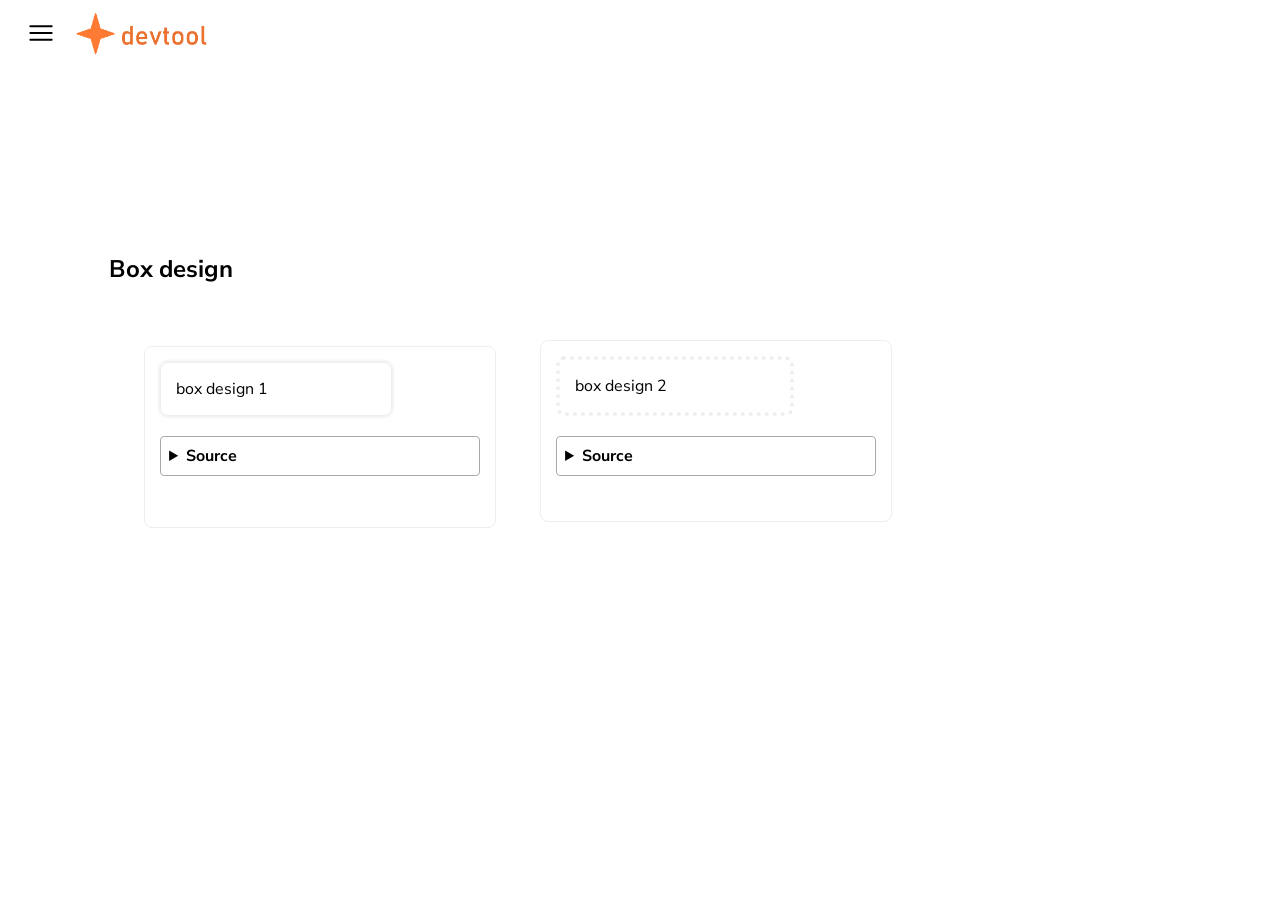
==== embed/fce_devtool/index.html @ 505b21c7 "ffff" ====
<!DOCTYPE HTML>
<html>
    <head>
        <title>devtool</title>
        <link rel="shortcut icon" href="favicon.png" sizes="64x64"><!--favicon-->
        <link rel="stylesheet" type="text/css" href="main.css">
        <link rel="stylesheet" type="text/css" href="design.css">
            
    </head>
    <body id="index">
        <nav>
            <div id="header">
                <span onclick="menu_click()">
                    <svg viewBox="0 0 24 24" fill="none" xmlns="http://www.w3.org/2000/svg"><g id="SVGRepo_bgCarrier" stroke-width="0"></g><g id="SVGRepo_tracerCarrier" stroke-linecap="round" stroke-linejoin="round"></g><g id="SVGRepo_iconCarrier"> <path d="M4 17H20M4 12H20M4 7H20" stroke="#000000" stroke-width="1.5" stroke-linecap="round" stroke-linejoin="round"></path> </g></svg>
                </span>
                <span id="logo"><img src="logo.png"></span>
            </div>
        </nav>

        <div id="content">
            <div style="height: 15vh"></div>
            <div style="margin-left: 8%;" id="page01">
                <div style="height: 10vh;"></div>
                <h2>Box design</h2>
                <div class="box">
                    <div class="box_d_00">
                        <span>
                            <div style="width: 200px;" class="box_d_01">box design 1</div>
                        </span>
                        <span>
                            <details>
                                <summary>Source</summary>
                                <textarea>
                                    .box_d_01{
                                        border-radius: 8px;
                                        border: 1px #eee solid;
                                        padding: 15px;
                                        box-shadow: 0px 0px 4px 0px #ddd;
                                        display: inline-block;
                                    }
                                </textarea>
                              </details>                              
                        </span>
                    </div>

                    <div class="box_d_00">
                        <span>
                            <div style="width: 200px;" class="box_d_02">box design 2</div>
                        </span>
                        <span>
                            <details>
                                <summary>Source</summary>
                                <textarea>
                                    .box_d_02{
                                        border-radius: 8px;
                                        border: 4px #eee doted;
                                        padding: 15px;
                                        box-shadow: 0px 0px 4px 0px #ddd;                                        display: inline-block;
                                        }                                   
                                </textarea>
                              </details>                              
                        </span>
                    </div>
                </div>
            </div>
        </div>

        <div style="display: none; background: rgb(255, 255, 255);" id="menu">
            <ul id="menu_content">
                <li><a href="index.html">home</a></li>
                <li><a href="#page01">box design</a></li>
            </ul>
        </div>



        <script src="main.js"></script>
    </body>
    </html>
---- embed/fce_devtool/main.css ----
@import url('https://fonts.googleapis.com/css2?family=Nunito+Sans:ital,opsz,wght@0,6..12,200..1000;1,6..12,200..1000&display=swap');


*{
    font-family: "Nunito Sans", "Noto Sans JP";
}

#logo img{
    height: 48px;
}

span svg{
    height: 32px;
    width: 32px;
    vertical-align: -10%;
    cursor: pointer;
    padding: 10px;
}

span svg:hover{
    background: #f0f0f0;
    border-radius: 50%;
}


span svg:active{
    background: #bdbdbd;
    border-radius: 50%;
}


nav div{
    margin: -8px;
    padding: 7px 7px 7px 15px;
    width: 100%;
    position: fixed;
}

#menu{
    position: fixed;
    padding: 25px;
    top: 115px;
    z-index: 4;
    border: 1px #eee solid;
    width: 30%;
    max-width: 220px;
    left: 15px;
    border-radius: 20px;
}


#menu_cotnent ul,li{
    list-style: none;
    padding: 5px;
    margin-left: -20px;
}

li a{
    color: #000;
    text-decoration: none;
    font-size: 1.4rem;
    
}

@keyframes updown-anime {
    0% {
        transform: translateX(-100%);
      }
      100% {
        transform: translateX(0%);
      }
    }
    
  
    @keyframes downup-anime {
        0% {
            transform: translateX(0%);
          }
          100% {
            transform: translateX(-100%);
          }   
}


details {
    border: 1px solid #aaa;
    border-radius: 4px;
    padding: 0.5em 0.5em 0;
    margin-top: 20px;
    margin-bottom: 20px;
  }
  
  summary {
    font-weight: bold;
    margin: -0.5em -0.5em 0;
    padding: 0.5em;
  }
  
  details[open] {
    padding: 0.5em;

  }

textarea{
    height: 195px;
    width: 295px;
    border: none;
    resize: none;
}

.box{
    display: inline-block;
    margin: 15px;
}
---- embed/fce_devtool/design.css ----
.box_d_00{
    border-radius: 8px;
    border: 1px #eee solid;
    padding: 15px;
    display: inline-block;
    width: 320px;
    margin: 20px;
    height: 150px;
}

.box_d_01{
    border-radius: 8px;
    border: 1px #eee solid;
    padding: 15px;
    box-shadow: 0px 0px 4px 0px #ddd;
    display: inline-block;
}

.box_d_02{
    border-radius: 8px;
    border: 4px #eee dotted;
    padding: 15px;
    display: inline-block;
}
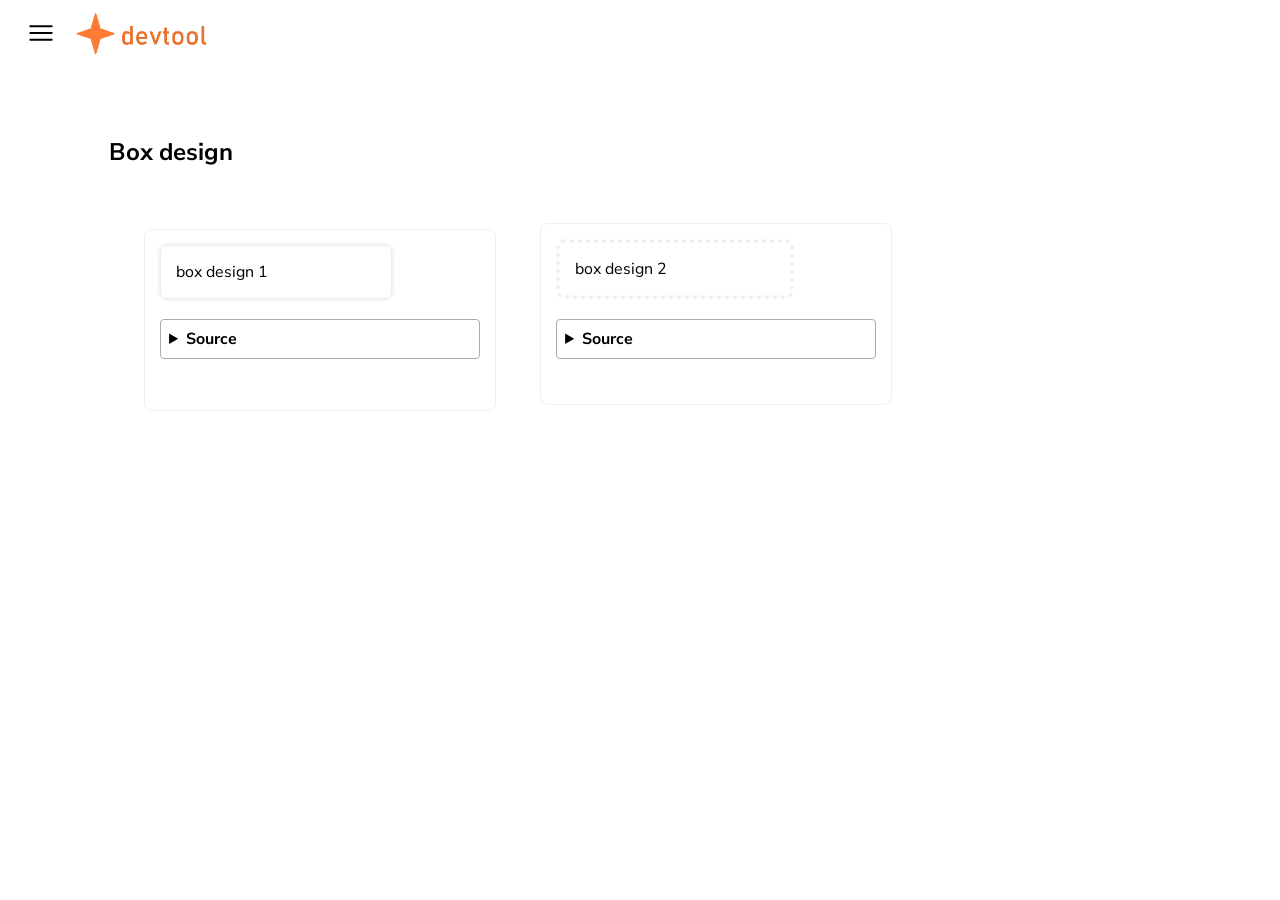
==== commit 43c82544: "Update index.html" ====
--- a/embed/fce_devtool/index.html
+++ b/embed/fce_devtool/index.html
@@ -18,7 +18,7 @@
         </nav>
 
         <div id="content">
-            <div style="height: 15vh"></div>
+            <div style="height: 2vh"></div>
             <div style="margin-left: 8%;" id="page01">
                 <div style="height: 10vh;"></div>
                 <h2>Box design</h2>
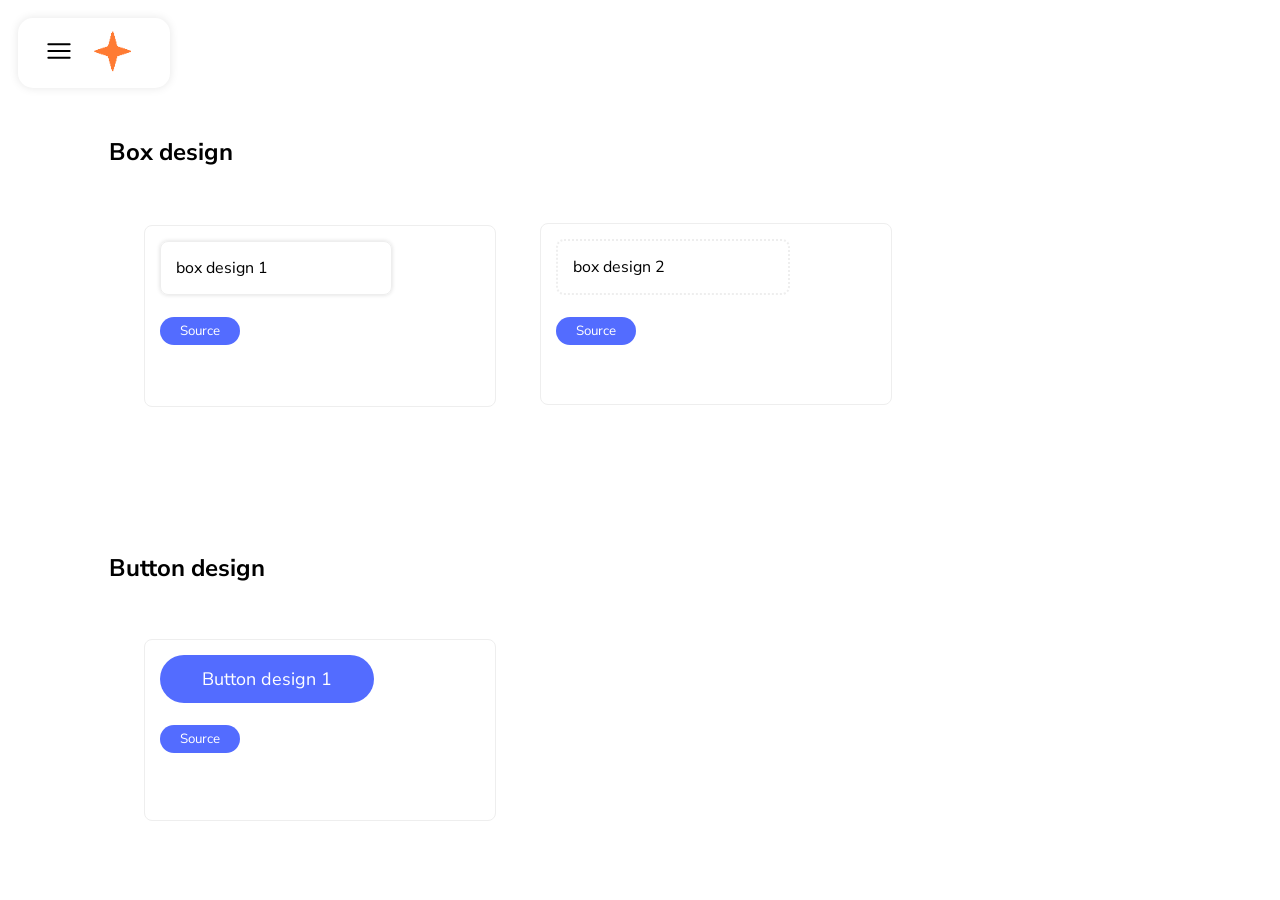
==== commit 84c7dbf9: "おいしくなりました！！" ====
--- a/embed/fce_devtool/index.html
+++ b/embed/fce_devtool/index.html
@@ -1,79 +1,151 @@
 <!DOCTYPE HTML>
-<html>
-    <head>
-        <title>devtool</title>
-        <link rel="shortcut icon" href="favicon.png" sizes="64x64"><!--favicon-->
-        <link rel="stylesheet" type="text/css" href="main.css">
-        <link rel="stylesheet" type="text/css" href="design.css">
-            
-    </head>
-    <body id="index">
-        <nav>
-            <div id="header">
-                <span onclick="menu_click()">
-                    <svg viewBox="0 0 24 24" fill="none" xmlns="http://www.w3.org/2000/svg"><g id="SVGRepo_bgCarrier" stroke-width="0"></g><g id="SVGRepo_tracerCarrier" stroke-linecap="round" stroke-linejoin="round"></g><g id="SVGRepo_iconCarrier"> <path d="M4 17H20M4 12H20M4 7H20" stroke="#000000" stroke-width="1.5" stroke-linecap="round" stroke-linejoin="round"></path> </g></svg>
-                </span>
-                <span id="logo"><img src="logo.png"></span>
+<html><head>
+    <title>devtool</title>
+    <link rel="shortcut icon" href="favicon.png" sizes="64x64"><!--favicon-->
+    <link rel="stylesheet" type="text/css" href="main.css">
+    <link rel="stylesheet" type="text/css" href="design.css">
+        
+</head>
+<body id="index">
+    <nav>
+        <div id="header" style="z-index: 4; box-shadow: rgba(0, 0, 0, 0.1) 0px 0px 10px; width: 130px; border-radius: 15px; margin: 10px; animation: 0.3s updown-anime;">
+            <span onclick="menu_click()">
+                <svg viewBox="0 0 24 24" fill="none" xmlns="http://www.w3.org/2000/svg"><g id="SVGRepo_bgCarrier" stroke-width="0"></g><g id="SVGRepo_tracerCarrier" stroke-linecap="round" stroke-linejoin="round"></g><g id="SVGRepo_iconCarrier"> <path d="M4 17H20M4 12H20M4 7H20" stroke="#000000" stroke-width="1.5" stroke-linecap="round" stroke-linejoin="round"></path> </g></svg>
+            </span>
+            <span id="logo"><img src="favicon.png"></span>
+        </div>
+    </nav>
+
+    <div id="content">
+        <div style="height: 2vh"></div>
+        <div style="margin-left: 8%;" id="page01">
+            <div style="height: 10vh;"></div>
+            <h2>Box design</h2>
+            <div class="box">
+                <div class="box_d_00">
+                    <span>
+                        <div style="width: 200px;" class="box_d_01">box design 1</div>
+                    </span>
+                    <br>
+                    <br>
+                    <span>
+ 
+
+<button onclick="box_d_01.show()">Source</button>
+
+<dialog id="box_d_01">
+<div style="display: flex;">
+  <textarea id="tb_box_d_01">.box_d_01{
+border-radius: 8px;
+border: 1px #eee solid;
+padding: 15px;
+box-shadow: 0px 0px 4px 0px #ddd;
+display: inline-block;
+}
+  </textarea>
+
+  <div style="width: 150px;">
+<span id="tb_box_d_01_copy" onclick="navigator.clipboard.writeText(tb_box_d_01.textContent); tb_box_d_01_copy.innerHTML += 'コピー済み！';"><svg width="64px" height="64px" viewBox="0 0 24 24" fill="none" xmlns="http://www.w3.org/2000/svg"><g id="SVGRepo_bgCarrier" stroke-width="0"></g><g id="SVGRepo_tracerCarrier" stroke-linecap="round" stroke-linejoin="round"></g><g id="SVGRepo_iconCarrier"> <path fill-rule="evenodd" clip-rule="evenodd" d="M21 8C21 6.34315 19.6569 5 18 5H10C8.34315 5 7 6.34315 7 8V20C7 21.6569 8.34315 23 10 23H18C19.6569 23 21 21.6569 21 20V8ZM19 8C19 7.44772 18.5523 7 18 7H10C9.44772 7 9 7.44772 9 8V20C9 20.5523 9.44772 21 10 21H18C18.5523 21 19 20.5523 19 20V8Z" fill="#0F0F0F"></path> <path d="M6 3H16C16.5523 3 17 2.55228 17 2C17 1.44772 16.5523 1 16 1H6C4.34315 1 3 2.34315 3 4V18C3 18.5523 3.44772 19 4 19C4.55228 19 5 18.5523 5 18V4C5 3.44772 5.44772 3 6 3Z" fill="#0F0F0F"></path> </g></svg>コピー済み！</span>
+</div>
+</div>
+
+<span class="close_btn" onclick="box_d_01.close()">✕</span>
+</dialog>
+
+                    </span>
+                </div>
+
+                <div class="box_d_00">
+                    <span>
+                        <div style="width: 200px;" class="box_d_02">box design 2</div>
+                    </span>
+                    <br>
+                    <br>
+                    <span>
+                        <button onclick="box_d_02.show();">Source</button>
+<dialog id="box_d_02">
+    <div style="display: flex;">
+<textarea id="tb_box_d_02">.box_d_02{
+border-radius: 8px;
+border: 4px #eee doted;
+padding: 15px;
+box-shadow: 0px 0px 4px 0px #ddd;
+display: inline-block;
+}                                   
+                            </textarea>
+                            <div style="width: 150px;">
+<span id="tb_box_d_02_copy" onclick="navigator.clipboard.writeText(tb_box_d_02.textContent); tb_box_d_02_copy.innerHTML += 'コピー済み！';"><svg width="64px" height="64px" viewBox="0 0 24 24" fill="none" xmlns="http://www.w3.org/2000/svg"><g id="SVGRepo_bgCarrier" stroke-width="0"></g><g id="SVGRepo_tracerCarrier" stroke-linecap="round" stroke-linejoin="round"></g><g id="SVGRepo_iconCarrier"> <path fill-rule="evenodd" clip-rule="evenodd" d="M21 8C21 6.34315 19.6569 5 18 5H10C8.34315 5 7 6.34315 7 8V20C7 21.6569 8.34315 23 10 23H18C19.6569 23 21 21.6569 21 20V8ZM19 8C19 7.44772 18.5523 7 18 7H10C9.44772 7 9 7.44772 9 8V20C9 20.5523 9.44772 21 10 21H18C18.5523 21 19 20.5523 19 20V8Z" fill="#0F0F0F"></path> <path d="M6 3H16C16.5523 3 17 2.55228 17 2C17 1.44772 16.5523 1 16 1H6C4.34315 1 3 2.34315 3 4V18C3 18.5523 3.44772 19 4 19C4.55228 19 5 18.5523 5 18V4C5 3.44772 5.44772 3 6 3Z" fill="#0F0F0F"></path> </g></svg>コピー済み！</span>
+</div>
+
+</div>
+
+
+<span class="close_btn" onclick="box_d_02.close()">✕</span>
+</dialog>                              
+                    </span>
+                </div>
             </div>
-        </nav>
+        </div><div style="margin-left: 8%;" id="page02">
+            <div style="height: 10vh;"></div>
+            <h2>Button design</h2>
+            <div class="box">
+                <div class="box_d_00">
+                    <span>
+                        <button class="bt_01" style="padding: 12px 42px;font-size: 18px;">Button design 1</button>
+                    </span>
+                    <br>
+                    <br>
+                    <span>
+ 
 
-        <div id="content">
-            <div style="height: 2vh"></div>
-            <div style="margin-left: 8%;" id="page01">
-                <div style="height: 10vh;"></div>
-                <h2>Box design</h2>
-                <div class="box">
-                    <div class="box_d_00">
-                        <span>
-                            <div style="width: 200px;" class="box_d_01">box design 1</div>
-                        </span>
-                        <span>
-                            <details>
-                                <summary>Source</summary>
-                                <textarea>
-                                    .box_d_01{
-                                        border-radius: 8px;
-                                        border: 1px #eee solid;
-                                        padding: 15px;
-                                        box-shadow: 0px 0px 4px 0px #ddd;
-                                        display: inline-block;
-                                    }
-                                </textarea>
-                              </details>                              
-                        </span>
-                    </div>
+<button onclick="bt_d_01.show()">Source</button>
 
-                    <div class="box_d_00">
-                        <span>
-                            <div style="width: 200px;" class="box_d_02">box design 2</div>
-                        </span>
-                        <span>
-                            <details>
-                                <summary>Source</summary>
-                                <textarea>
-                                    .box_d_02{
-                                        border-radius: 8px;
-                                        border: 4px #eee doted;
-                                        padding: 15px;
-                                        box-shadow: 0px 0px 4px 0px #ddd;                                        display: inline-block;
-                                        }                                   
-                                </textarea>
-                              </details>                              
-                        </span>
-                    </div>
+<dialog id="bt_d_01">
+<div style="display: flex;">
+  <textarea id="tb_bt_d_01">.bt_d_01{
+    border-radius: 500px;
+    border: none;
+   background: rgb(83, 108, 255);
+    color: #fff;
+    cursor: pointer;
+    padding: 12px 42px;
+    font-size: 18px;
+}
+
+.bt_d_01:hover{
+    border-radius: 500px;
+    border: none;
+    background: rgb(103, 126, 255);
+    color: #fff;
+    cursor: pointer;
+    padding: 12px 42px;
+    font-size: 18px;
+}</textarea>
+
+  <div style="width: 150px;">
+<span onclick="navigator.clipboard.writeText(tb_bt_d_01.textContent); tb_bt_d_01_copy.innerHTML += 'コピー済み！';" id="tb_bt_d_01_copy"><svg width="64px" height="64px" viewBox="0 0 24 24" fill="none" xmlns="http://www.w3.org/2000/svg"><g id="SVGRepo_bgCarrier" stroke-width="0"></g><g id="SVGRepo_tracerCarrier" stroke-linecap="round" stroke-linejoin="round"></g><g id="SVGRepo_iconCarrier"> <path fill-rule="evenodd" clip-rule="evenodd" d="M21 8C21 6.34315 19.6569 5 18 5H10C8.34315 5 7 6.34315 7 8V20C7 21.6569 8.34315 23 10 23H18C19.6569 23 21 21.6569 21 20V8ZM19 8C19 7.44772 18.5523 7 18 7H10C9.44772 7 9 7.44772 9 8V20C9 20.5523 9.44772 21 10 21H18C18.5523 21 19 20.5523 19 20V8Z" fill="#0F0F0F"></path> <path d="M6 3H16C16.5523 3 17 2.55228 17 2C17 1.44772 16.5523 1 16 1H6C4.34315 1 3 2.34315 3 4V18C3 18.5523 3.44772 19 4 19C4.55228 19 5 18.5523 5 18V4C5 3.44772 5.44772 3 6 3Z" fill="#0F0F0F"></path> </g></svg></span>
+</div>
+</div>
+
+<span class="close_btn" onclick="bt_d_01.close()">✕</span>
+</dialog>
+
+                    </span>
                 </div>
             </div>
         </div>
+    </div>
 
-        <div style="display: none; background: rgb(255, 255, 255);" id="menu">
-            <ul id="menu_content">
-                <li><a href="index.html">home</a></li>
-                <li><a href="#page01">box design</a></li>
-            </ul>
-        </div>
+    <div style="display: none; background: rgb(255, 255, 255); animation: 0.3s downup-anime;" id="menu">
+        <ul id="menu_content">
+            <li><a href="index.html">home</a></li>
+            <li><a href="#page01">box design</a></li>
+            <li><a href="#page02">button design</a></li>
+        </ul>
+    </div>
 
 
 
-        <script src="main.js"></script>
-    </body>
-    </html>+    <script src="main.js"></script>
+
+</body></html>
--- a/embed/fce_devtool/main.css
+++ b/embed/fce_devtool/main.css
@@ -111,4 +111,45 @@
 .box{
     display: inline-block;
     margin: 15px;
+}
+
+
+
+dialog[open]
+{
+    border-radius: 10px;
+    border: 1px #eee solid;
+    box-shadow: 0px 0px 4px 0px #bdbdbd;
+    position: fixed;
+    top: 50%;
+    left: 50%;
+    transform: translate(-50%, -50%);
+    width: 500px;
+}
+
+.close_btn{
+    padding: 10px;
+    font-size: 1.2rem;
+    position: absolute;
+    top: 10px;
+    right: 10px;
+    cursor: pointer;
+}
+
+button{
+    border-radius: 500px;
+    border: none;
+    padding: 5px 20px;
+    background: rgb(83, 108, 255);
+    color: #fff;
+    cursor: pointer;
+}
+
+button:hover{
+    border-radius: 500px;
+    border: none;
+    padding: 5px 20px;
+    background: rgb(103, 126, 255);
+    color: #fff;
+    cursor: pointer;
 }
--- a/embed/fce_devtool/design.css
+++ b/embed/fce_devtool/design.css
@@ -18,7 +18,27 @@
 
 .box_d_02{
     border-radius: 8px;
-    border: 4px #eee dotted;
+    border: 2px #eee dotted;
     padding: 15px;
     display: inline-block;
 }
+
+.bt_d_01{
+    border-radius: 500px;
+    border: none;
+   background: rgb(83, 108, 255);
+    color: #fff;
+    cursor: pointer;
+    padding: 12px 42px;
+    font-size: 18px;
+}
+
+.bt_d_01:hover{
+    border-radius: 500px;
+    border: none;
+    background: rgb(103, 126, 255);
+    color: #fff;
+    cursor: pointer;
+    padding: 12px 42px;
+    font-size: 18px;
+}
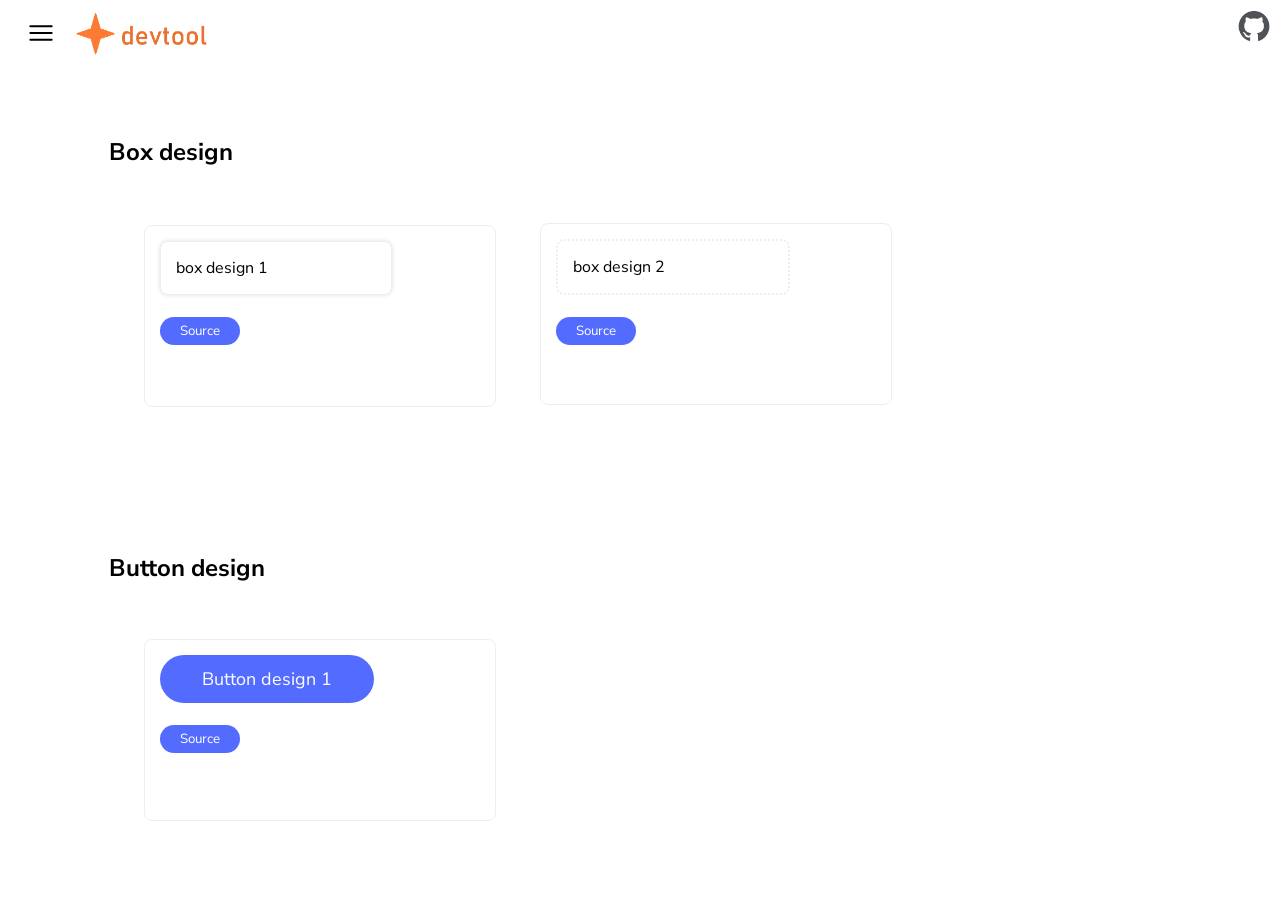
==== commit c56ea7f8: "ｆｆ" ====
--- a/embed/fce_devtool/index.html
+++ b/embed/fce_devtool/index.html
@@ -1,4 +1,4 @@
-<!DOCTYPE HTML>
+<!DOCTYPE html>
 <html><head>
     <title>devtool</title>
     <link rel="shortcut icon" href="favicon.png" sizes="64x64"><!--favicon-->
@@ -8,15 +8,21 @@
 </head>
 <body id="index">
     <nav>
-        <div id="header" style="z-index: 4; box-shadow: rgba(0, 0, 0, 0.1) 0px 0px 10px; width: 130px; border-radius: 15px; margin: 10px; animation: 0.3s updown-anime;">
+        <div id="header" style="">
             <span onclick="menu_click()">
                 <svg viewBox="0 0 24 24" fill="none" xmlns="http://www.w3.org/2000/svg"><g id="SVGRepo_bgCarrier" stroke-width="0"></g><g id="SVGRepo_tracerCarrier" stroke-linecap="round" stroke-linejoin="round"></g><g id="SVGRepo_iconCarrier"> <path d="M4 17H20M4 12H20M4 7H20" stroke="#000000" stroke-width="1.5" stroke-linecap="round" stroke-linejoin="round"></path> </g></svg>
             </span>
-            <span id="logo"><img src="favicon.png"></span>
+            <span id="logo"><img src="logo.png"></span>
+
+            
         </div>
     </nav>
 
-    <div id="content">
+    <a href="https://github.com/umaidango.github.io/"><div style="position: fixed;  padding: 0px;margin: 0px;right: 10px;top: 10px;width: 32px;height: 32px;opacity: 0.8;z-index: 5;cursor: pointer;">
+                
+                <img src="github-mark.png" style="height: 32px;width: 32px;">
+
+  </div></a><div id="content">
         <div style="height: 2vh"></div>
         <div style="margin-left: 8%;" id="page01">
             <div style="height: 10vh;"></div>
--- a/embed/fce_devtool/main.css
+++ b/embed/fce_devtool/main.css
@@ -3,6 +3,7 @@
 
 *{
     font-family: "Nunito Sans", "Noto Sans JP";
+    scroll-behavior: smooth;
 }
 
 #logo img{
@@ -152,4 +153,6 @@
     background: rgb(103, 126, 255);
     color: #fff;
     cursor: pointer;
-}+}
+
+
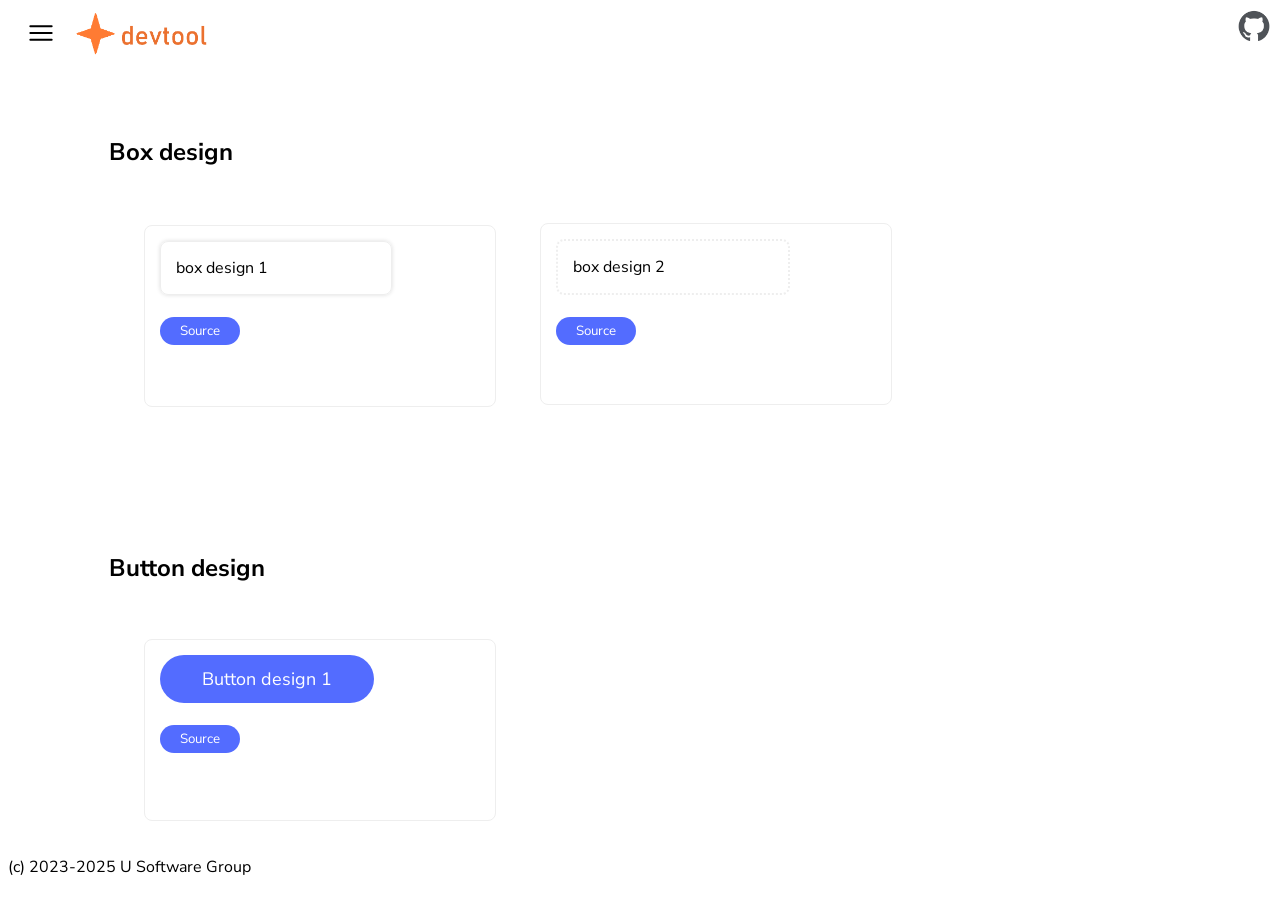
==== commit bf41c121: "ｆｆ" ====
--- a/embed/fce_devtool/index.html
+++ b/embed/fce_devtool/index.html
@@ -18,7 +18,7 @@
         </div>
     </nav>
 
-    <a href="https://github.com/umaidango.github.io/"><div style="position: fixed;  padding: 0px;margin: 0px;right: 10px;top: 10px;width: 32px;height: 32px;opacity: 0.8;z-index: 5;cursor: pointer;">
+    <a href="https://github.com/usoftware-gr/usoftware-gr.github.io/blob/main/embed/fce_devtool/"><div style="position: fixed;  padding: 0px;margin: 0px;right: 10px;top: 10px;width: 32px;height: 32px;opacity: 0.8;z-index: 5;cursor: pointer;">
                 
                 <img src="github-mark.png" style="height: 32px;width: 32px;">
 
@@ -150,7 +150,7 @@
         </ul>
     </div>
 
-
+(c) 2023-2025 U Software Group
 
     <script src="main.js"></script>
 
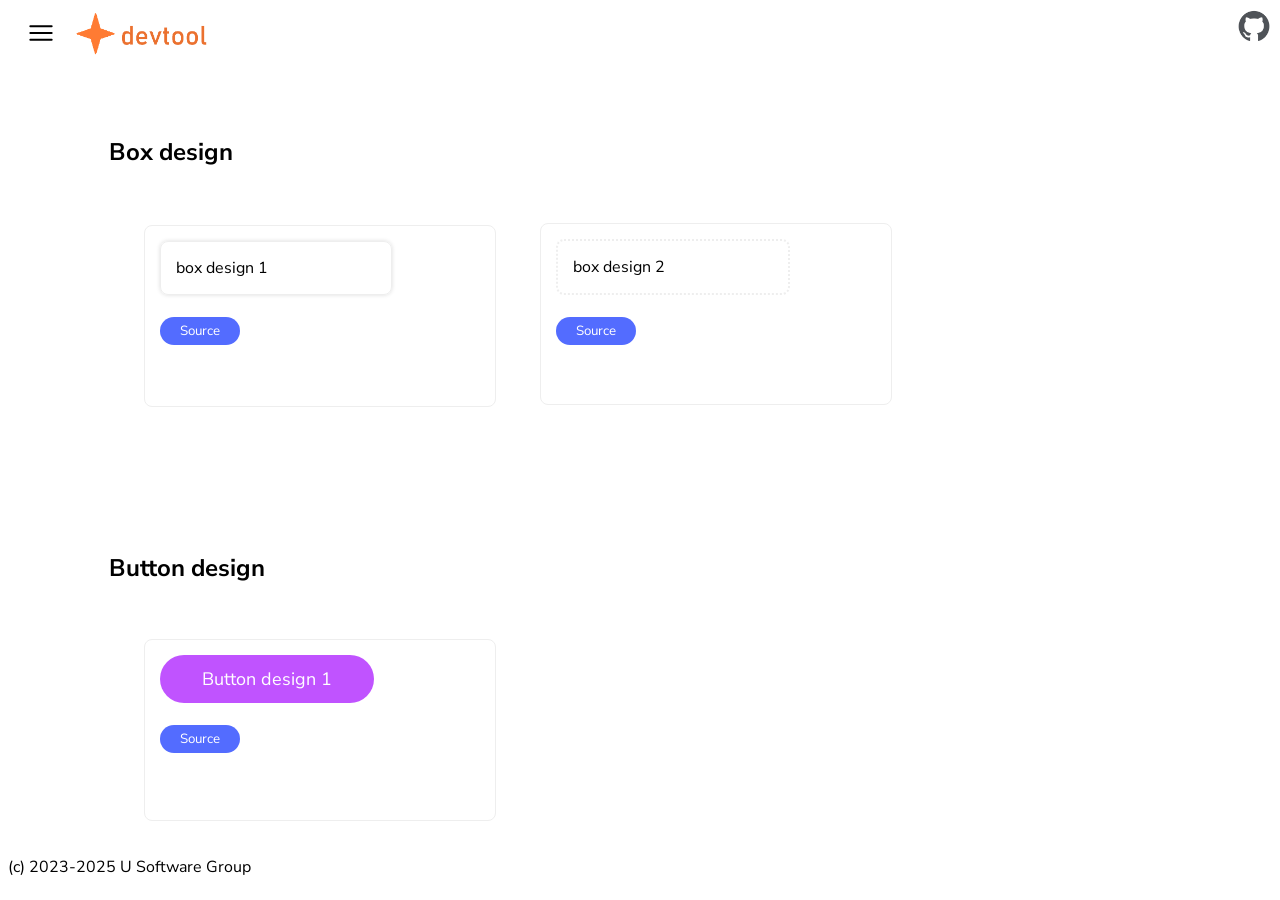
==== commit 85307679: "ｆｆ" ====
--- a/embed/fce_devtool/index.html
+++ b/embed/fce_devtool/index.html
@@ -97,7 +97,7 @@
             <div class="box">
                 <div class="box_d_00">
                     <span>
-                        <button class="bt_01" style="padding: 12px 42px;font-size: 18px;">Button design 1</button>
+                        <button class="bt_d_01" style="padding: 12px 42px;font-size: 18px;">Button design 1</button>
                     </span>
                     <br>
                     <br>
--- a/embed/fce_devtool/design.css
+++ b/embed/fce_devtool/design.css
@@ -26,7 +26,7 @@
 .bt_d_01{
     border-radius: 500px;
     border: none;
-   background: rgb(83, 108, 255);
+   background: rgb(192, 83, 255);
     color: #fff;
     cursor: pointer;
     padding: 12px 42px;
@@ -36,7 +36,7 @@
 .bt_d_01:hover{
     border-radius: 500px;
     border: none;
-    background: rgb(103, 126, 255);
+    background: rgb(200, 104, 255);
     color: #fff;
     cursor: pointer;
     padding: 12px 42px;
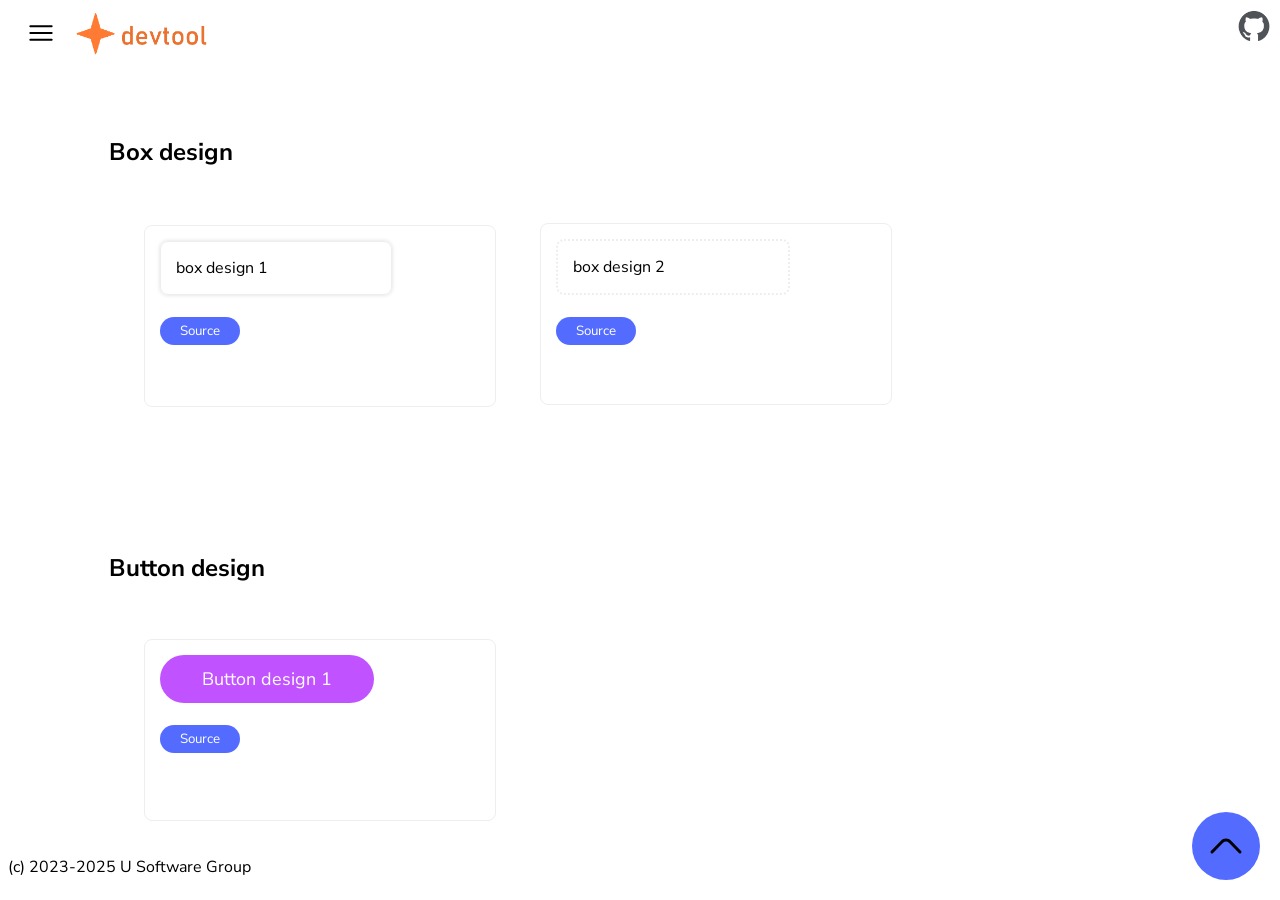
==== commit b81d98f4: "ff" ====
--- a/embed/fce_devtool/index.html
+++ b/embed/fce_devtool/index.html
@@ -150,6 +150,12 @@
         </ul>
     </div>
 
+    <a href="#">
+    <div>
+    <span><svg id="up_btn" viewBox="0 0 24 24" fill="none" xmlns="http://www.w3.org/2000/svg"><g id="SVGRepo_bgCarrier" stroke-width="0"></g><g id="SVGRepo_tracerCarrier" stroke-linecap="round" stroke-linejoin="round"></g><g id="SVGRepo_iconCarrier"> <path d="M5 15L10 9.84985C10.2563 9.57616 10.566 9.35814 10.9101 9.20898C11.2541 9.05983 11.625 8.98291 12 8.98291C12.375 8.98291 12.7459 9.05983 13.0899 9.20898C13.434 9.35814 13.7437 9.57616 14 9.84985L19 15" stroke="#000000" stroke-width="1.5" stroke-linecap="round" stroke-linejoin="round"></path> </g></svg></span>
+
+
+</div></a>
 (c) 2023-2025 U Software Group
 
     <script src="main.js"></script>
--- a/embed/fce_devtool/main.css
+++ b/embed/fce_devtool/main.css
@@ -156,3 +156,27 @@
 }
 
 
+
+
+#up_btn{
+    background: rgb(83, 108, 255);
+    border-radius: 50%;
+    width: 48px;
+    height: 48px;
+    position: fixed;
+    bottom: 20px;
+    right: 20px;
+    z-index: 4;
+}
+
+#up_btn:hover{
+    background: rgb(83, 108, 255);
+    border-radius: 50%;
+    width: 48px;
+    height: 48px;
+    position: fixed;
+    bottom: 20px;
+    right: 20px;
+    z-index: 4;
+    opacity: 0.8;
+}
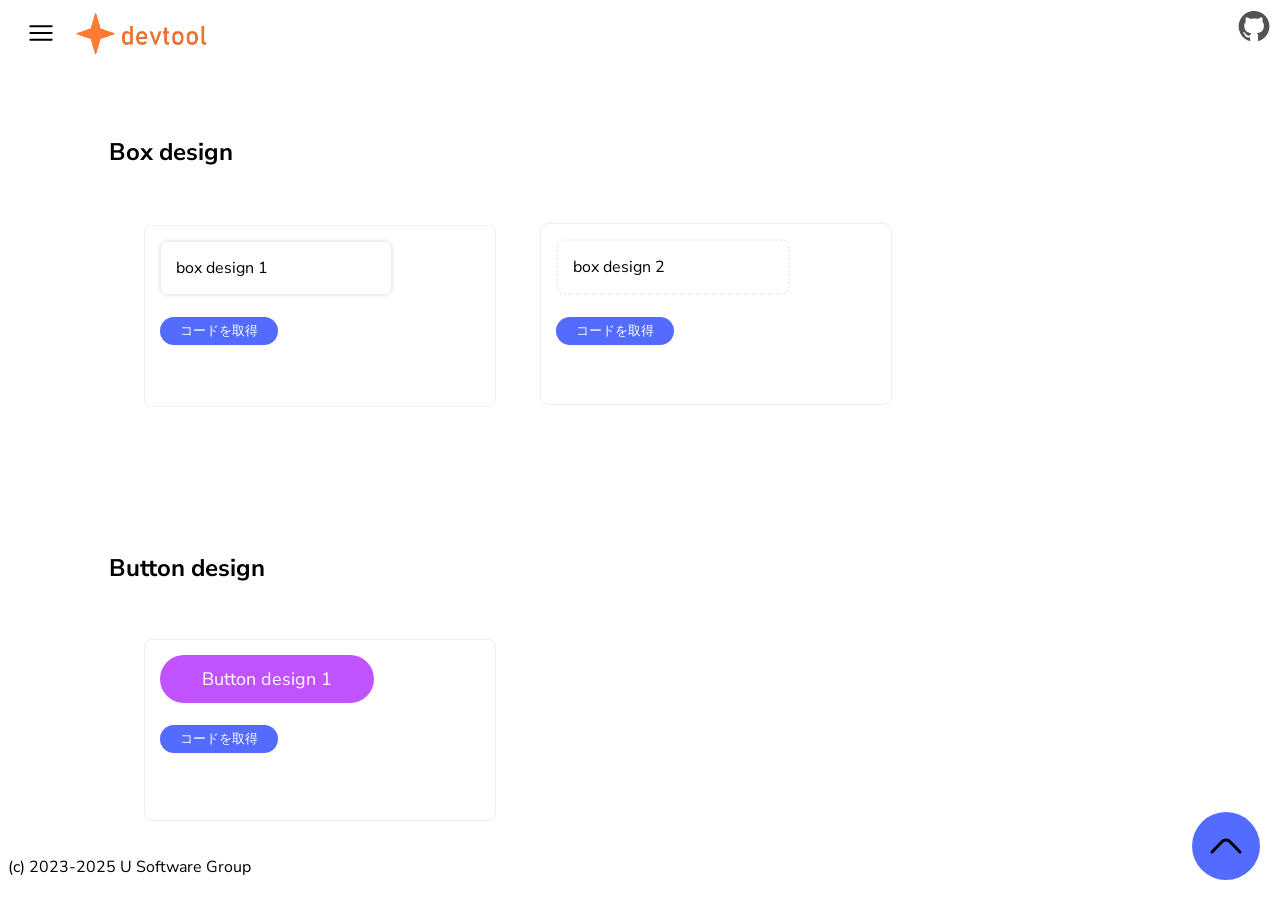
==== commit 53d64ac6: "Update index.html" ====
--- a/embed/fce_devtool/index.html
+++ b/embed/fce_devtool/index.html
@@ -1,4 +1,4 @@
-<!DOCTYPE html>
+﻿<!DOCTYPE html>
 <html><head>
     <title>devtool</title>
     <link rel="shortcut icon" href="favicon.png" sizes="64x64"><!--favicon-->
@@ -37,7 +37,7 @@
                     <span>
  
 
-<button onclick="box_d_01.show()">Source</button>
+<button onclick="box_d_01.show()">コードを取得</button>
 
 <dialog id="box_d_01">
 <div style="display: flex;">
@@ -51,7 +51,7 @@
   </textarea>
 
   <div style="width: 150px;">
-<span id="tb_box_d_01_copy" onclick="navigator.clipboard.writeText(tb_box_d_01.textContent); tb_box_d_01_copy.innerHTML += 'コピー済み！';"><svg width="64px" height="64px" viewBox="0 0 24 24" fill="none" xmlns="http://www.w3.org/2000/svg"><g id="SVGRepo_bgCarrier" stroke-width="0"></g><g id="SVGRepo_tracerCarrier" stroke-linecap="round" stroke-linejoin="round"></g><g id="SVGRepo_iconCarrier"> <path fill-rule="evenodd" clip-rule="evenodd" d="M21 8C21 6.34315 19.6569 5 18 5H10C8.34315 5 7 6.34315 7 8V20C7 21.6569 8.34315 23 10 23H18C19.6569 23 21 21.6569 21 20V8ZM19 8C19 7.44772 18.5523 7 18 7H10C9.44772 7 9 7.44772 9 8V20C9 20.5523 9.44772 21 10 21H18C18.5523 21 19 20.5523 19 20V8Z" fill="#0F0F0F"></path> <path d="M6 3H16C16.5523 3 17 2.55228 17 2C17 1.44772 16.5523 1 16 1H6C4.34315 1 3 2.34315 3 4V18C3 18.5523 3.44772 19 4 19C4.55228 19 5 18.5523 5 18V4C5 3.44772 5.44772 3 6 3Z" fill="#0F0F0F"></path> </g></svg>コピー済み！</span>
+<span id="tb_box_d_01_copy" onclick="navigator.clipboard.writeText(tb_box_d_01.textContent); tb_box_d_01_copy.innerHTML += 'コピー済み！';"><svg width="64px" height="64px" viewBox="0 0 24 24" fill="none" xmlns="http://www.w3.org/2000/svg"><g id="SVGRepo_bgCarrier" stroke-width="0"></g><g id="SVGRepo_tracerCarrier" stroke-linecap="round" stroke-linejoin="round"></g><g id="SVGRepo_iconCarrier"> <path fill-rule="evenodd" clip-rule="evenodd" d="M21 8C21 6.34315 19.6569 5 18 5H10C8.34315 5 7 6.34315 7 8V20C7 21.6569 8.34315 23 10 23H18C19.6569 23 21 21.6569 21 20V8ZM19 8C19 7.44772 18.5523 7 18 7H10C9.44772 7 9 7.44772 9 8V20C9 20.5523 9.44772 21 10 21H18C18.5523 21 19 20.5523 19 20V8Z" fill="#0F0F0F"></path> <path d="M6 3H16C16.5523 3 17 2.55228 17 2C17 1.44772 16.5523 1 16 1H6C4.34315 1 3 2.34315 3 4V18C3 18.5523 3.44772 19 4 19C4.55228 19 5 18.5523 5 18V4C5 3.44772 5.44772 3 6 3Z" fill="#0F0F0F"></path> </g></svg></span>
 </div>
 </div>
 
@@ -68,7 +68,7 @@
                     <br>
                     <br>
                     <span>
-                        <button onclick="box_d_02.show();">Source</button>
+                        <button onclick="box_d_02.show();">コードを取得</button>
 <dialog id="box_d_02">
     <div style="display: flex;">
 <textarea id="tb_box_d_02">.box_d_02{
@@ -80,7 +80,7 @@
 }                                   
                             </textarea>
                             <div style="width: 150px;">
-<span id="tb_box_d_02_copy" onclick="navigator.clipboard.writeText(tb_box_d_02.textContent); tb_box_d_02_copy.innerHTML += 'コピー済み！';"><svg width="64px" height="64px" viewBox="0 0 24 24" fill="none" xmlns="http://www.w3.org/2000/svg"><g id="SVGRepo_bgCarrier" stroke-width="0"></g><g id="SVGRepo_tracerCarrier" stroke-linecap="round" stroke-linejoin="round"></g><g id="SVGRepo_iconCarrier"> <path fill-rule="evenodd" clip-rule="evenodd" d="M21 8C21 6.34315 19.6569 5 18 5H10C8.34315 5 7 6.34315 7 8V20C7 21.6569 8.34315 23 10 23H18C19.6569 23 21 21.6569 21 20V8ZM19 8C19 7.44772 18.5523 7 18 7H10C9.44772 7 9 7.44772 9 8V20C9 20.5523 9.44772 21 10 21H18C18.5523 21 19 20.5523 19 20V8Z" fill="#0F0F0F"></path> <path d="M6 3H16C16.5523 3 17 2.55228 17 2C17 1.44772 16.5523 1 16 1H6C4.34315 1 3 2.34315 3 4V18C3 18.5523 3.44772 19 4 19C4.55228 19 5 18.5523 5 18V4C5 3.44772 5.44772 3 6 3Z" fill="#0F0F0F"></path> </g></svg>コピー済み！</span>
+<span id="tb_box_d_02_copy" onclick="navigator.clipboard.writeText(tb_box_d_02.textContent); tb_box_d_02_copy.innerHTML += 'コピー済み！';"><svg width="64px" height="64px" viewBox="0 0 24 24" fill="none" xmlns="http://www.w3.org/2000/svg"><g id="SVGRepo_bgCarrier" stroke-width="0"></g><g id="SVGRepo_tracerCarrier" stroke-linecap="round" stroke-linejoin="round"></g><g id="SVGRepo_iconCarrier"> <path fill-rule="evenodd" clip-rule="evenodd" d="M21 8C21 6.34315 19.6569 5 18 5H10C8.34315 5 7 6.34315 7 8V20C7 21.6569 8.34315 23 10 23H18C19.6569 23 21 21.6569 21 20V8ZM19 8C19 7.44772 18.5523 7 18 7H10C9.44772 7 9 7.44772 9 8V20C9 20.5523 9.44772 21 10 21H18C18.5523 21 19 20.5523 19 20V8Z" fill="#0F0F0F"></path> <path d="M6 3H16C16.5523 3 17 2.55228 17 2C17 1.44772 16.5523 1 16 1H6C4.34315 1 3 2.34315 3 4V18C3 18.5523 3.44772 19 4 19C4.55228 19 5 18.5523 5 18V4C5 3.44772 5.44772 3 6 3Z" fill="#0F0F0F"></path> </g></svg></span>
 </div>
 
 </div>
@@ -104,7 +104,7 @@
                     <span>
  
 
-<button onclick="bt_d_01.show()">Source</button>
+<button onclick="bt_d_01.show()">コードを取得</button>
 
 <dialog id="bt_d_01">
 <div style="display: flex;">
